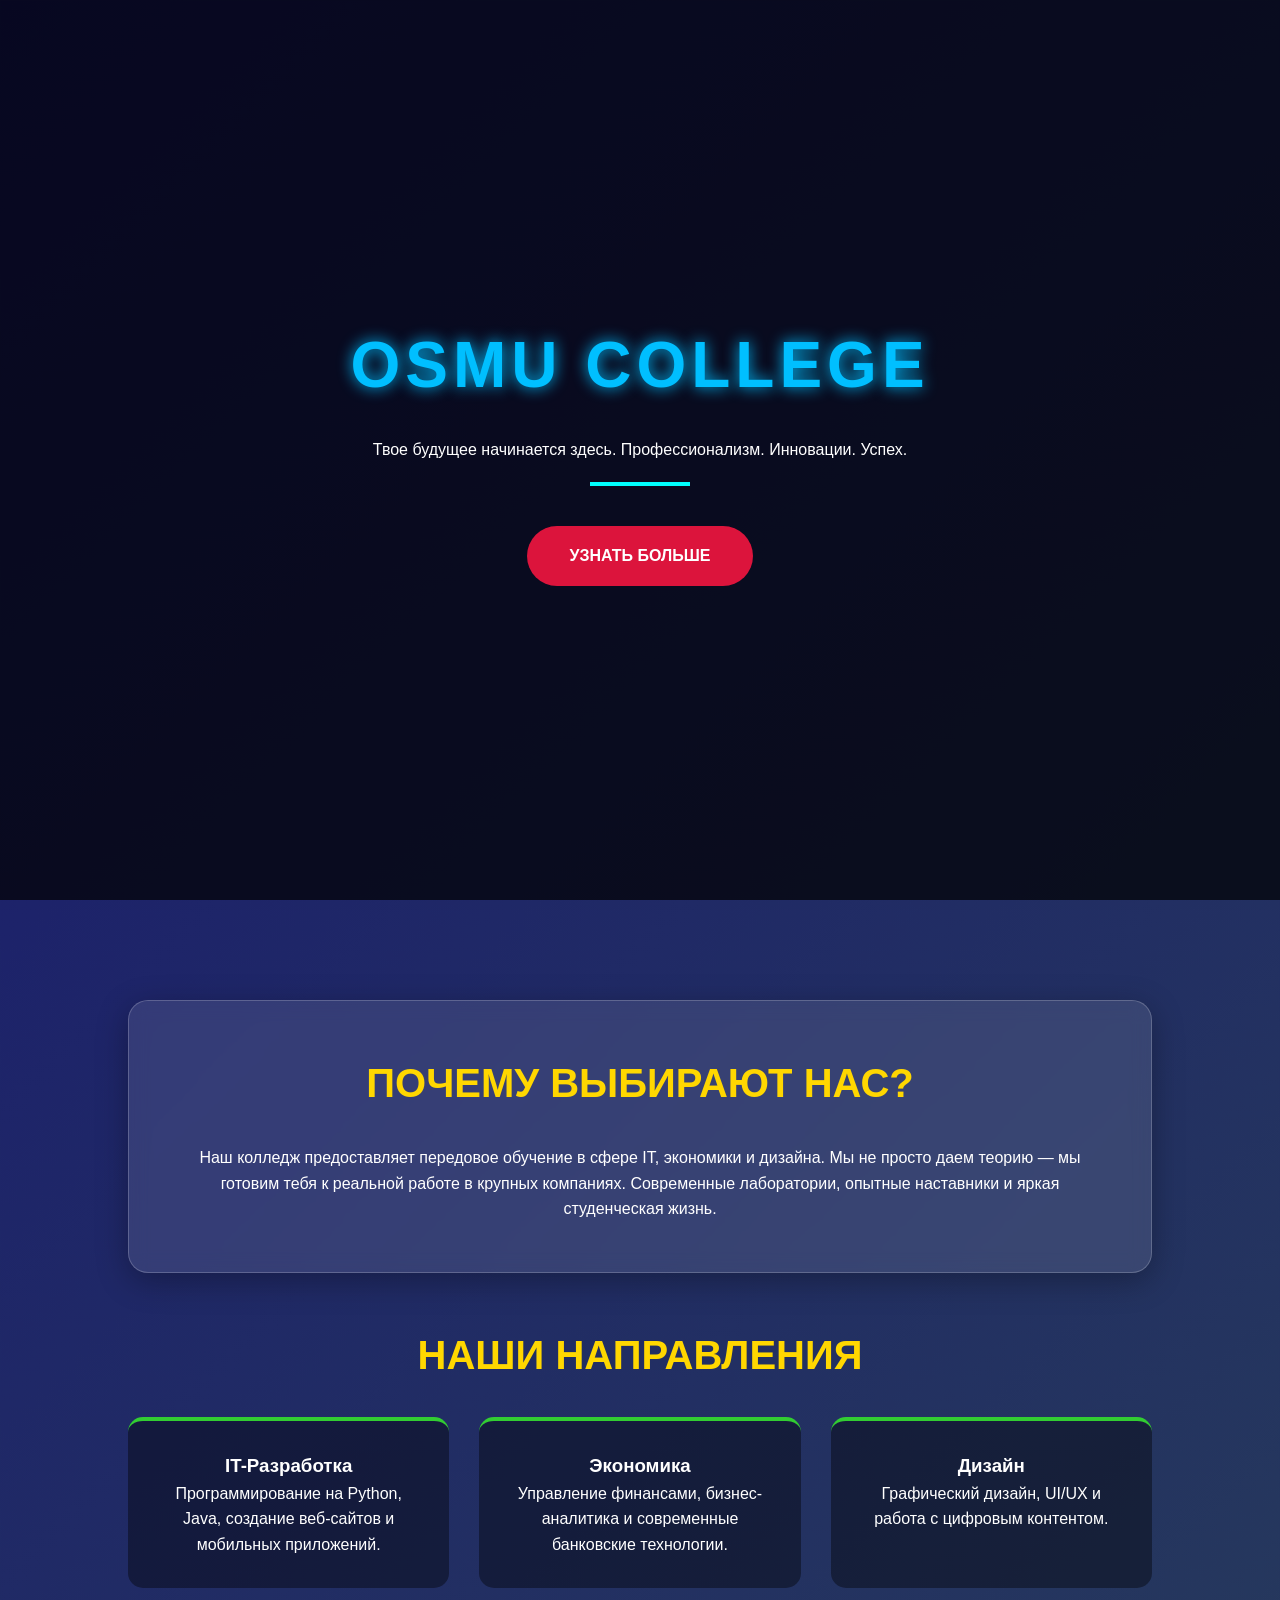
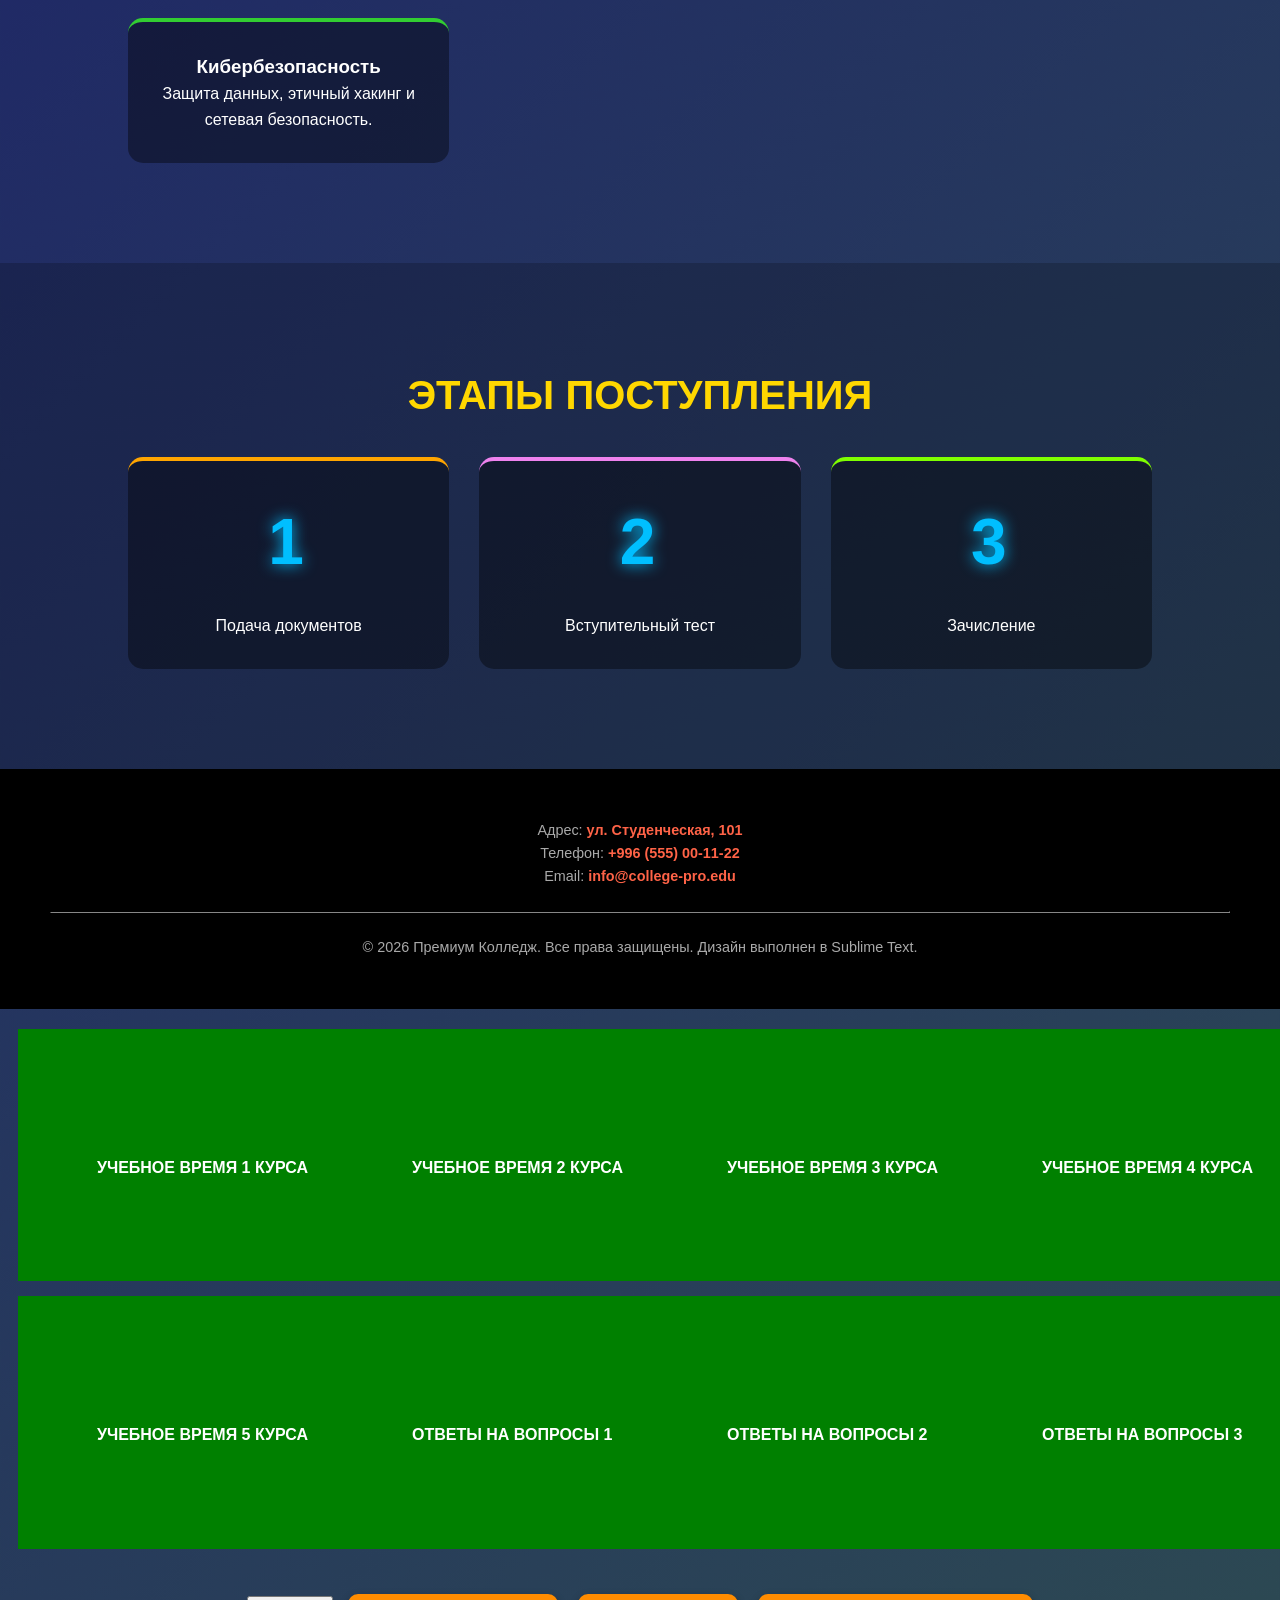
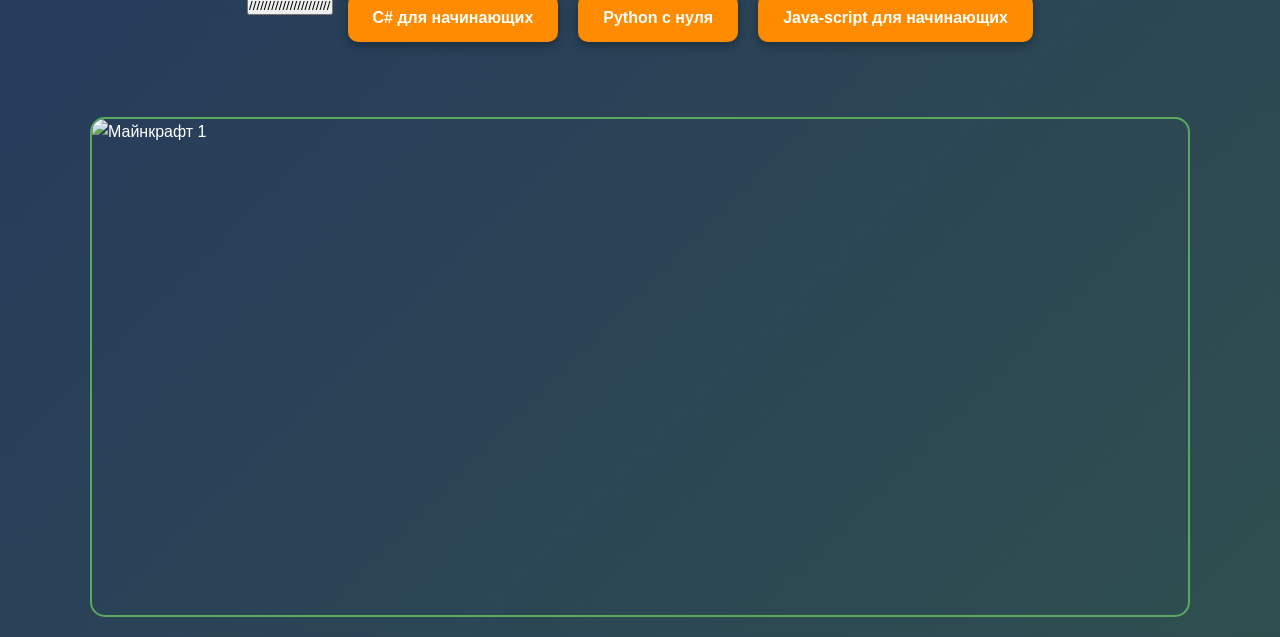
==== index.html @ 9e1b8567 "Rename Bek31.html to index.html" ====
<!DOCTYPE html>
<html lang="ru">
<head>
    <meta charset="UTF-8">
    <meta name="viewport" content="width=device-width, initial-scale=1.0">
    <title>Премиум Колледж Технологий</title>
    <link rel="stylesheet" href="Bek30.css">
    <script src="Bek.js"></script>
    <style>
        
        * {
            margin: 0;
            padding: 0;
            box-sizing: border-box;
            font-family: 'Segoe UI', Tahoma, Geneva, Verdana, sans-serif;
        }

        body {
            
            background: linear-gradient(135deg, MidnightBlue, DarkSlateGrey);
            color: White;
            line-height: 1.6;
            overflow-x: hidden;
        }

        
        @keyframes fadeInUp {
            from {
                opacity: 0;
                transform: translateY(30px);
            }
            to {
                opacity: 1;
                transform: translateY(0);
            }
        }

        
        header {
            height: 100vh;
            display: flex;
            flex-direction: column;
            justify-content: center;
            align-items: center;
            text-align: center;
            background: url('https://images.unsplash.com/photo-1523050853063-bd8012fbb7a8?auto=format&fit=crop&q=80&w=2000') no-repeat center center/cover;
            position: relative;
        }

        header::before {
            content: "";
            position: absolute;
            top: 0; left: 0; width: 100%; height: 100%;
            background: rgba(0, 0, 0, 0.7); /* Затемнение фона */
        }

        .header-content {
            z-index: 1;
            animation: fadeInUp 1s ease-out;
        }

        h1 {
            font-size: 4rem;
            text-transform: uppercase;
            letter-spacing: 5px;
            margin-bottom: 20px;
            color: DeepSkyBlue; 
        }

        .btn {
            display: inline-block;
            margin-top: 20px;
            padding: 15px 40px;
            background: Crimson; 
            color: White;
            text-decoration: none;
            border-radius: 50px;
            font-weight: bold;
            transition: 0.3s;
            border: 2px solid transparent;
        }

        .btn:hover {
            background: transparent;
            border-color: White;
            transform: scale(1.1);
        }

        
        section {
            padding: 100px 10%;
            text-align: center;
        }

        .glass-card {
            background: rgba(255, 255, 255, 0.1);
            backdrop-filter: blur(10px);
            border-radius: 20px;
            padding: 50px;
            border: 1px solid rgba(255, 255, 255, 0.2);
            box-shadow: 0 8px 32px rgba(0, 0, 0, 0.3);
            margin-bottom: 50px;
        }

        h2 {
            font-size: 2.5rem;
            margin-bottom: 30px;
            color: Gold; /* Название цвета текстом */
        }

        
        .grid {
            display: grid;
            grid-template-columns: repeat(auto-fit, minmax(250px, 1fr));
            gap: 30px;
        }

        .item {
            background: rgba(0, 0, 0, 0.4);
            padding: 30px;
            border-radius: 15px;
            transition: 0.4s;
            border-top: 4px solid LimeGreen; /* Название цвета текстом */
        }

        .item:hover {
            transform: translateY(-10px);
            background: rgba(255, 255, 255, 0.1);
        }

        
        .footer {
            background: Black;
            padding: 50px;
            text-align: center;
            font-size: 0.9rem;
            color: DarkGray;
        }

        .contact-info b {
            color: Tomato;
        }

                .divider {
            height: 4px;
            width: 100px;
            background: Aqua;
            margin: 20px auto;
        }

    </style>
</head>
<body>
<header>
        <div class="header-content">
            <h1>OSMU COLLEGE</h1>
            <p>Твое будущее начинается здесь. Профессионализм. Инновации. Успех.</p>
            <div class="divider"></div>
            <a href="#about" class="btn">УЗНАТЬ БОЛЬШЕ</a>
        </div>
    </header>

    <section id="about">
        <div class="glass-card">
            <h2>ПОЧЕМУ ВЫБИРАЮТ НАС?</h2>
            <p>Наш колледж предоставляет передовое обучение в сфере IT, экономики и дизайна. Мы не просто даем теорию — мы готовим тебя к реальной работе в крупных компаниях. Современные лаборатории, опытные наставники и яркая студенческая жизнь.</p>
        </div>

        

        <h2>НАШИ НАПРАВЛЕНИЯ</h2>
        <div class="grid">
            <div class="item">
                <h3> IT-Разработка</h3>
                <p>Программирование на Python, Java, создание веб-сайтов и мобильных приложений.</p>
            </div>
            <div class="item">
                <h3> Экономика</h3>
                <p>Управление финансами, бизнес-аналитика и современные банковские технологии.</p>
            </div>
            <div class="item">
                <h3> Дизайн</h3>
                <p>Графический дизайн, UI/UX и работа с цифровым контентом.</p>
            </div>
            <div class="item">
                <h3> Кибербезопасность</h3>
                <p>Защита данных, этичный хакинг и сетевая безопасность.</p>
            </div>
        </div>
    </section>



    <section style="background: rgba(0,0,0,0.2);">
        <h2>ЭТАПЫ ПОСТУПЛЕНИЯ</h2>
        <div class="grid">
            <div class="item" style="border-top-color: Orange;">
                <h1>1</h1>
                <p>Подача документов</p>
            </div>
            <div class="item" style="border-top-color: Violet;">
                <h1>2</h1>
                <p>Вступительный тест</p>
            </div>
            <div class="item" style="border-top-color: Chartreuse;">
                <h1>3</h1>
                <p>Зачисление</p>
            </div>
        </div>
    </section>

    <div class="footer">
        <div class="contact-info">
            <p> Адрес: <b>ул. Студенческая, 101</b></p>
            <p> Телефон: <b>+996 (555) 00-11-22</b></p>
            <p> Email: <b>info@college-pro.edu</b></p>
        </div>
        <br>
        <hr style="border-color: #333;">
        <br>
        <p>&copy; 2026 Премиум Колледж. Все права защищены. Дизайн выполнен в Sublime Text.</p>
    </div>


<div class="flex-container">
    
    	


<h4><pre>
<details style="background: Green; color: White; border-radius: 10px;">
<summary style="cursor: pointer; padding: 75px; background: Green; color: White; display: inline-block;">
 
 УЧЕБНОЕ ВРЕМЯ 1 КУРСА 
 
</summary>
                 (1 ПАРА) 8:00
                 (2 ПАРА) 9:40
                 ( BFT. )11:10
                 (3 ПАРА) 11:40
                 (3 ПАРА) 12:50
</details></pre></h4>	



<h4><pre>
<details style="background: Green; color: White; border-radius: 10px;">
<summary style="cursor: pointer; padding: 75px; background: Green; color: White; display: inline-block;">
 
 УЧЕБНОЕ ВРЕМЯ 2 КУРСА 
 	
</summary>
                 (1 ПАРА) 14:00
                 (2 ПАРА) 15:40
                 (3 ПАРА ) 17:20
                 (4 ПАРА) 19:00
  
</details></pre></h4>	



<h4><pre>
<details style="background: Green; color: White; border-radius: 10px;">
<summary style="cursor: pointer; padding: 75px; background: Green; color: White; display: inline-block;">
 
 УЧЕБНОЕ ВРЕМЯ 3 КУРСА 
 
</summary>
                 (1 ПАРА) 8:00
                 (2 ПАРА) 9:40
                 ( BFT. )11:10
                 (3 ПАРА) 11:40
                 (3 ПАРА) 12:50
</details></pre></h4>	



<h4><pre>
<details style="background: Green; color: White; border-radius: 10px;">
<summary style="cursor: pointer; padding: 75px; background: Green; color: White; display: inline-block;">
 
 УЧЕБНОЕ ВРЕМЯ 4 КУРСА 
   
</summary>
                 (1 ПАРА) 14:00
                 (2 ПАРА) 15:40
                 (3 ПАРА ) 17:20
                 (4 ПАРА) 19:00
  
  
</details></pre></h4>	



<h4><pre>
<details style="background: Green; color: White; border-radius: 10px;">
<summary style="cursor: pointer; padding: 75px; background: Green; color: White; display: inline-block;">
 
 УЧЕБНОЕ ВРЕМЯ 5 КУРСА 	
  
</summary>
                 (1 ПАРА) 8:00
                 (2 ПАРА) 9:40
                 ( BFT. )11:10
                 (3 ПАРА) 11:40
                 (3 ПАРА) 12:50
</details></pre></h4>	
	
		

<h4><pre>
<details style="background: Green; color: White; border-radius: 10px;">
<summary style="cursor: pointer; padding: 75px; background: Green; color: White; display: inline-block;">
 
 ОТВЕТЫ НА ВОПРОСЫ 1 	
 
</summary>
                 (1 ПАРА) 8:00
                 (2 ПАРА) 9:40
                 ( BFT. )11:10
                 (3 ПАРА) 11:40
  
</details></pre></h4>



<h4><pre>
<details style="background: Green; color: White; border-radius: 10px;">
<summary style="cursor: pointer; padding: 75px; background: Green; color: White; display: inline-block;">
 
 ОТВЕТЫ НА ВОПРОСЫ 2 	
 
</summary>
                 (1 ПАРА) 8:00
                 (2 ПАРА) 9:40
                 ( BFT. )11:10
                 (3 ПАРА) 11:40 
  
</details></pre></h4>



<h4><pre>
<details style="background: Green; color: White; border-radius: 10px;">
<summary style="cursor: pointer; padding: 75px; background: Green; color: White; display: inline-block;">
 
 ОТВЕТЫ НА ВОПРОСЫ 3	 	     
 
</summary>
                 (1 ПАРА) 8:00
                 (2 ПАРА) 9:40
                 ( BFT. )11:10
                 (3 ПАРА) 11:40

  
</details></pre></h4>       

	               


<div class="class-3"> <h2><pre><a href="ttps://youtu.be/34Rp6KVGIEM?si=Ut2t6cDVqx6OOQhp"><button>//////////////////////</button></a></pre>
</div>    	
 

<div class="courses-container">     
    <a href="https://youtu.be/_8yZYhAkQjQ" target="_blank">
        <button class="course-btn">C# для начинающих</button>
    </a>
    <a href="https://youtu.be/34Rp6KVGIEM" target="_blank">
        <button class="course-btn">Python с нуля</button>
    </a>
    <a href="https://youtu.be/fHl7UyRjOf0" target="_blank">
        <button class="course-btn">Java-script для начинающих</button>          
    </a>
</div>

                

<div class="photo-grid" style="display: flex; justify-content: center; width: 100%; margin-top: 30px;">
    <img src="photo1.jpg" alt="Майнкрафт 1" style="width: 88%; max-width: 1100px; height: 500px; border-radius: 15px; border: 2px solid #4CAF50;">      
</div>


</body>
</html>
---- Bek30.css ----
html {
    scroll-behavior: smooth;
}


::-webkit-scrollbar {
    width: 12px;
}

::-webkit-scrollbar-track {
    background: MidnightBlue; 
}

::-webkit-scrollbar-thumb {
    background: linear-gradient(Crimson, Gold); 
    border-radius: 10px;
    border: 2px solid MidnightBlue;
}

::-webkit-scrollbar-thumb:hover {
    background: DeepSkyBlue; 
}


::selection {
    background: Gold;
    color: Black;
}


h1 {
    text-shadow: 0 0 15px DeepSkyBlue;
    animation: glow 2s ease-in-out infinite alternate;
}

@keyframes glow {
    from {
        text-shadow: 0 0 10px DeepSkyBlue, 0 0 20px DeepSkyBlue;
    }
    to {
        text-shadow: 0 0 20px Cyan, 0 0 30px RoyalBlue;
    }
}


img {
    filter: grayscale(20%);
    transition: 0.5s;
    border-radius: 15px;
}

img:hover {
    filter: grayscale(0%);
    transform: scale(1.02);
    box-shadow: 0 10px 20px rgba(0,0,0,0.5);
}

        
@media (max-width: 600px) {
    h1 {
        font-size: 2.5rem;
    }
    .btn {
        padding: 10px 25px;
    }
}


.flex-container {
    display: flex;         
    justify-content: center; 
    gap: 15px;             
    flex-wrap: wrap;        
    margin: 20px 0;
}


details {
    background: #eee;
    color: black;
    border-radius: 15px;
    min-width: 200px; 
    max-width: 300px;
}



details {
    background: Green;
    color: White;
    border-radius: 15px;
}

summary. {
    cursor: pointer; 
    padding: 75px; 
    background: Green; 
    color: White; 
    display: inline-block;
    border-radius: 15px;
}
img{
border-radius: 15px;
}

.courses-container {
    display: flex;
    justify-content: center; 
    gap: 20px;               
    flex-wrap: wrap;         
    margin: 30px 0;
}


.course-btn {
    padding: 15px 25px;
    background: DarkOrange;
    color: White;
    border: none;
    border-radius: 10px;
    cursor: pointer;
    font-size: 16px;
    font-weight: bold;
    transition: 0.3s ease;
    box-shadow: 0 4px 10px rgba(0,0,0,0.3);
}

/* Эффект при наведении на любую из кнопок */
.course-btn:hover {
    background: Crimson;
    transform: translateY(-5px);
    box-shadow: 0 6px 15px rgba(0,0,0,0.5);
}


  img{
    width: 100%;
    height: 350px;
    position: center;
    margin: 0 auto;
    display: inline-block;
    vertical-align: ;
}

 
/* Делаем контейнер гибким, чтобы картинки встали в ряд */
.my-icons {
    display: flex;
    gap: 5px; /* Расстояние между картинками */
}

/* Уменьшаем ТОЛЬКО эти три картинки */
.my-icons img {
    width: 400px;  /* Настрой ширину, какая тебе нравится */
    height: 350;  /* Чтобы пропорции не исказились */
}

@media only screen and (max-width: 600px){
div{
    background-color: yellow;
}
}

@media only screen and (max-width: 768px){
div{
    background-color: blue;
}
}

@media only screen and (max-width: 992px){
div{
    background-color: green;
}
}

@media only screen and (max-width: 1200px){
div{
    background-color: red;
}
}
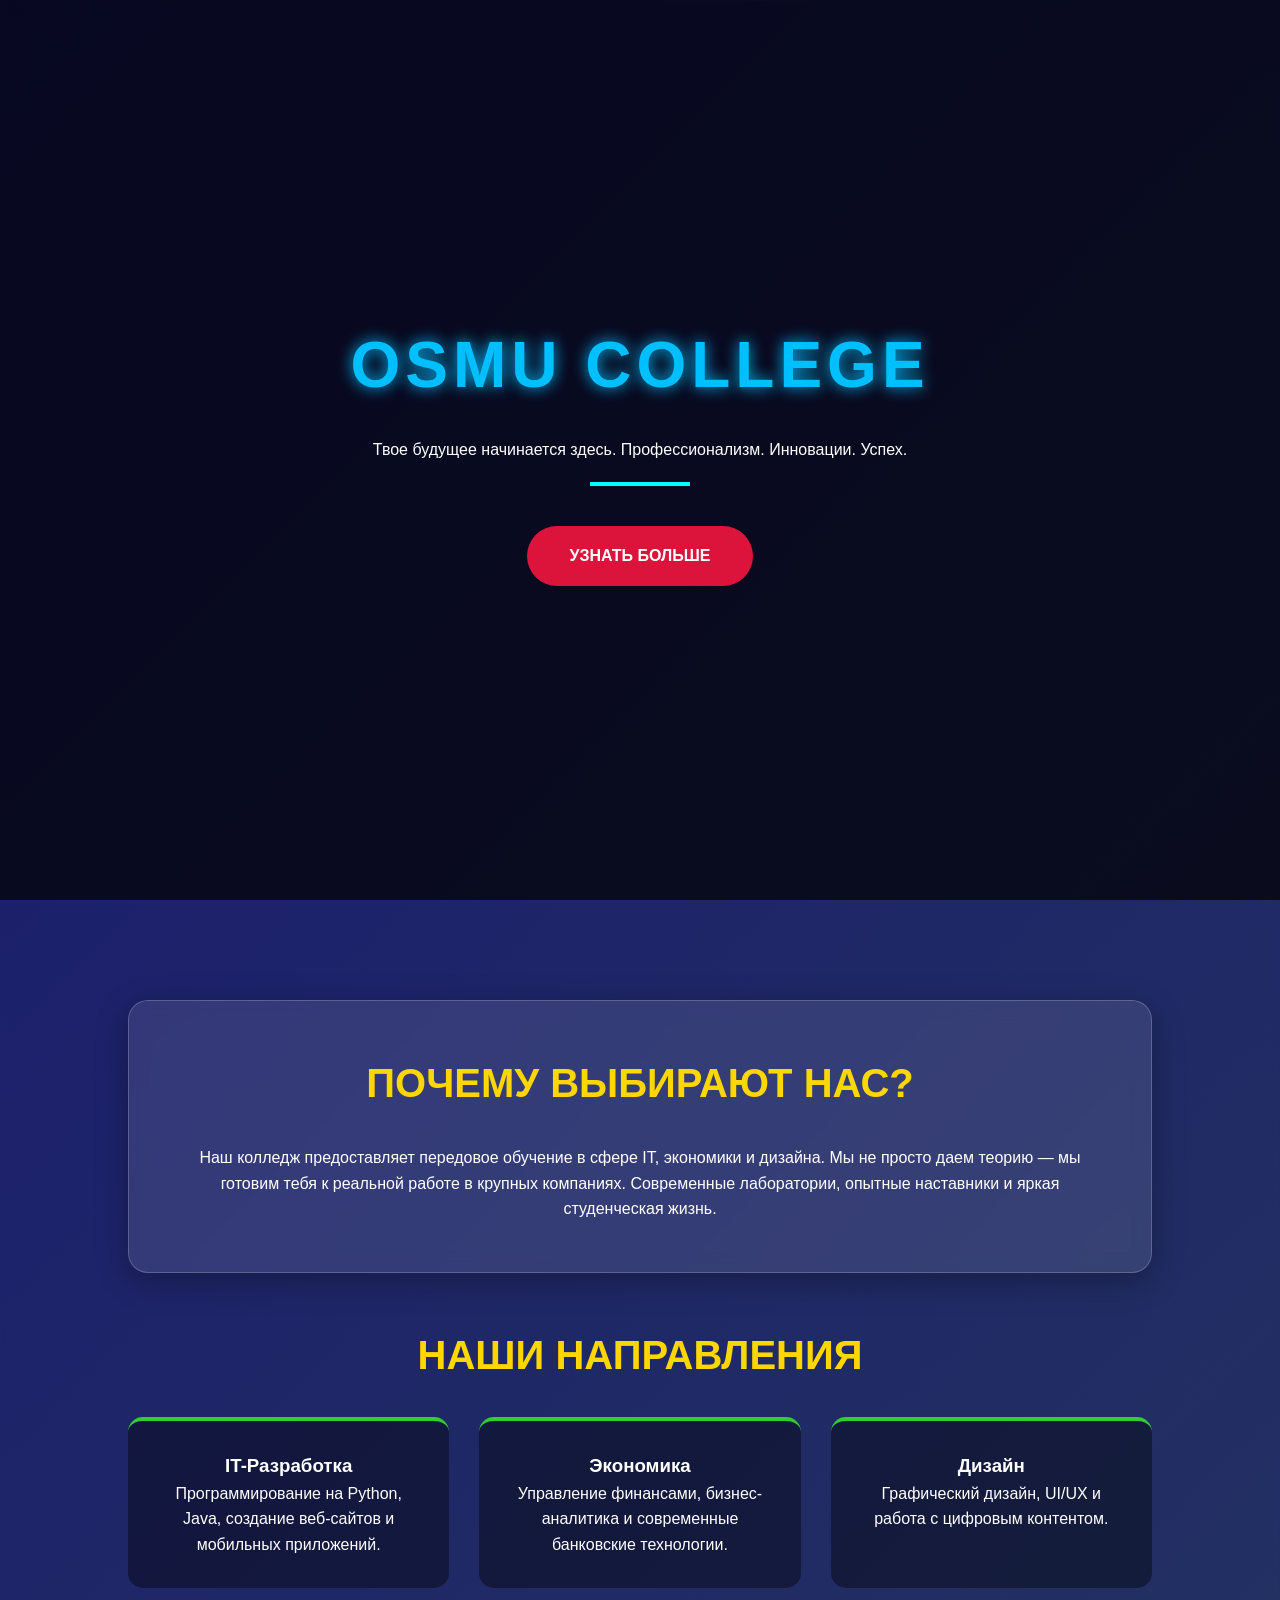
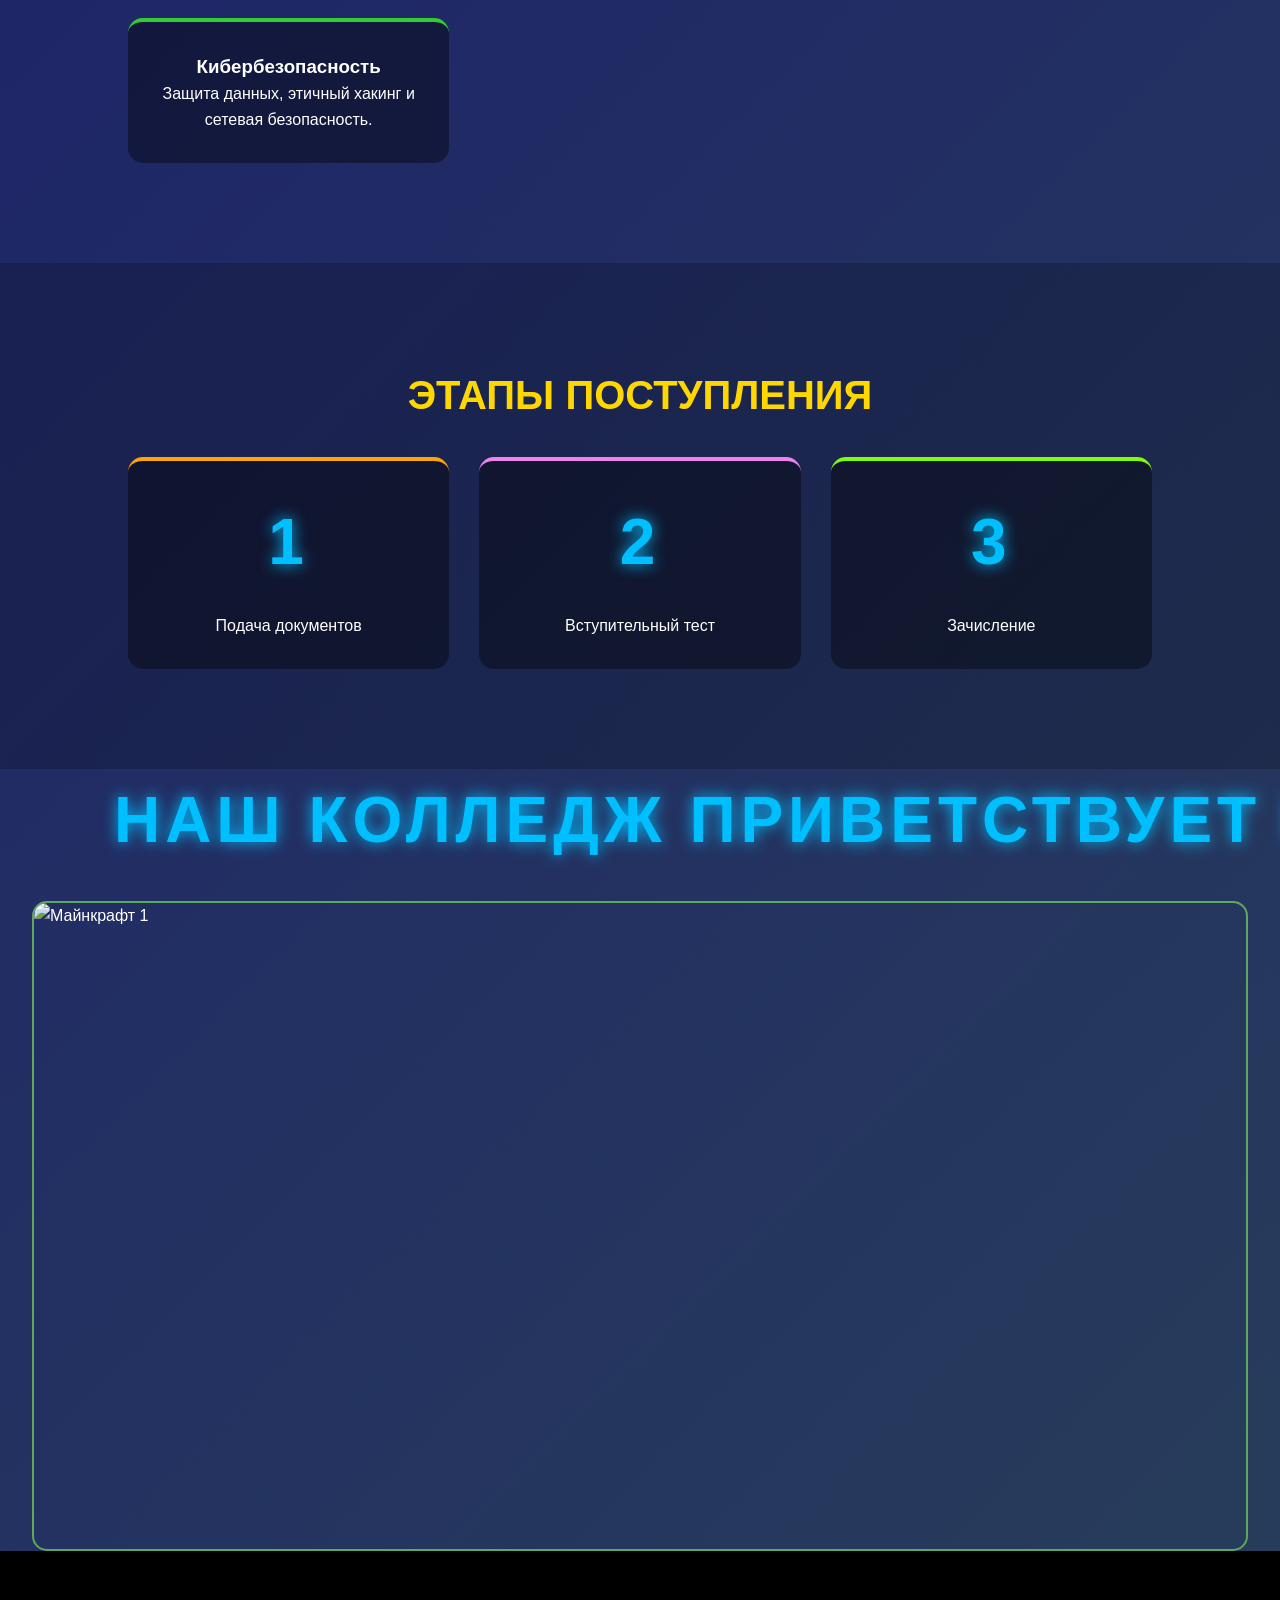
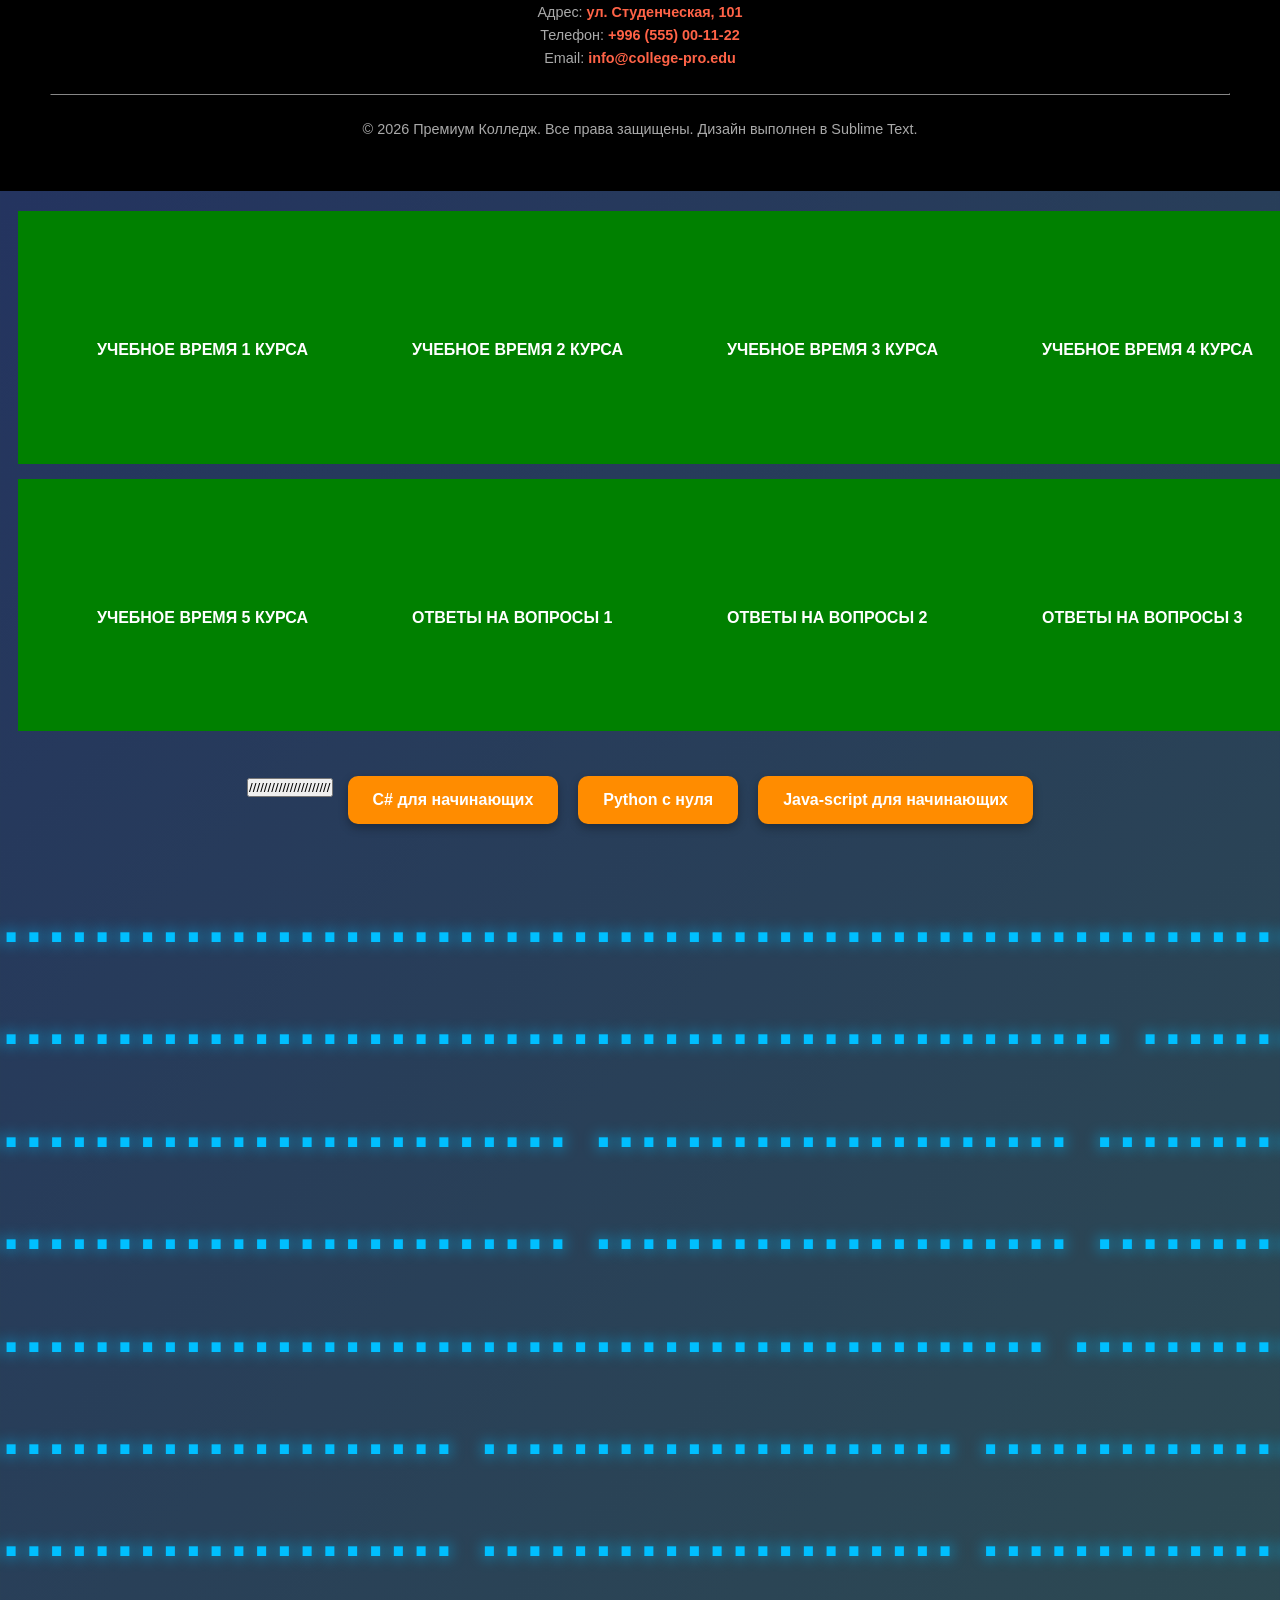
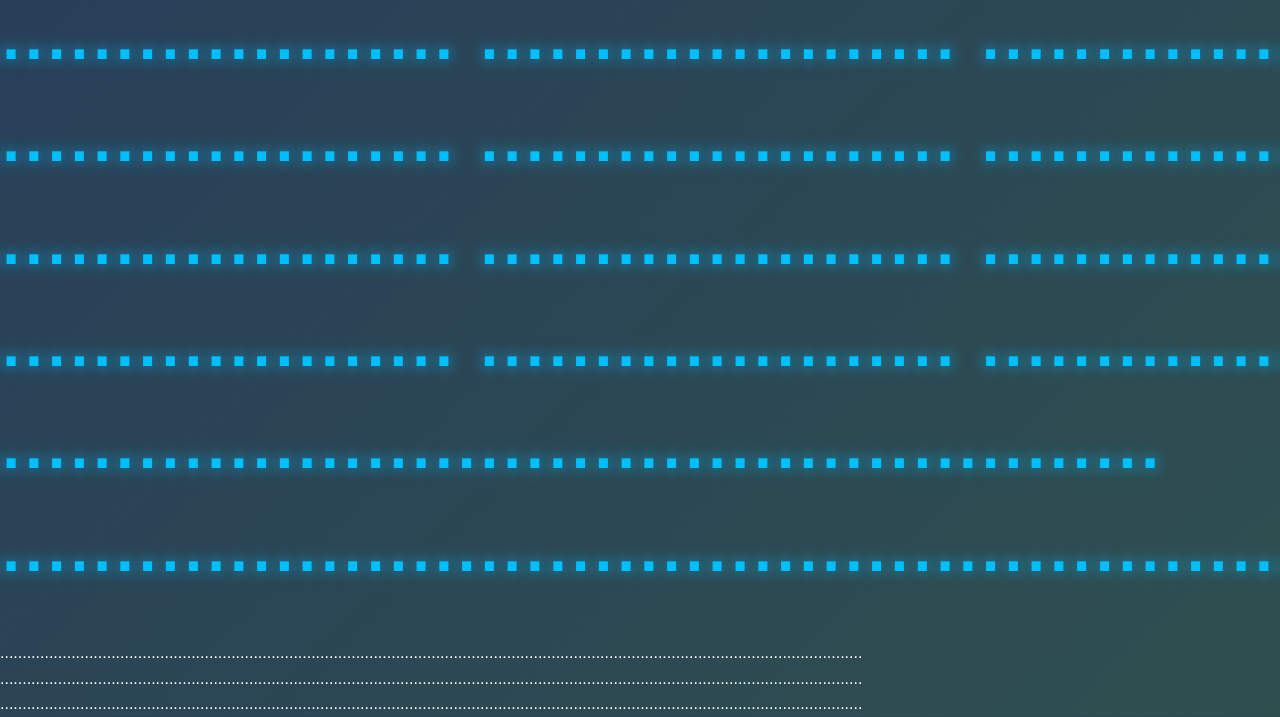
==== commit e23fbb2d: "Update and rename Bek31.html to index.html" ====
--- a/index.html
+++ b/index.html
@@ -51,7 +51,7 @@
             content: "";
             position: absolute;
             top: 0; left: 0; width: 100%; height: 100%;
-            background: rgba(0, 0, 0, 0.7); /* Затемнение фона */
+            background: rgba(0, 0, 0, 0.7);  
         }
 
         .header-content {
@@ -105,7 +105,7 @@
         h2 {
             font-size: 2.5rem;
             margin-bottom: 30px;
-            color: Gold; /* Название цвета текстом */
+            color: Gold; 
         }
 
         
@@ -120,7 +120,7 @@
             padding: 30px;
             border-radius: 15px;
             transition: 0.4s;
-            border-top: 4px solid LimeGreen; /* Название цвета текстом */
+            border-top: 4px solid LimeGreen; 
         }
 
         .item:hover {
@@ -166,8 +166,6 @@
             <p>Наш колледж предоставляет передовое обучение в сфере IT, экономики и дизайна. Мы не просто даем теорию — мы готовим тебя к реальной работе в крупных компаниях. Современные лаборатории, опытные наставники и яркая студенческая жизнь.</p>
         </div>
 
-        
-
         <h2>НАШИ НАПРАВЛЕНИЯ</h2>
         <div class="grid">
             <div class="item">
@@ -188,8 +186,6 @@
             </div>
         </div>
     </section>
-
-
 
     <section style="background: rgba(0,0,0,0.2);">
         <h2>ЭТАПЫ ПОСТУПЛЕНИЯ</h2>
@@ -209,6 +205,17 @@
         </div>
     </section>
 
+
+    <pre><h1>     НАШ КОЛЛЕДЖ ПРИВЕТСТВУЕТ ВАС </h1></pre>                            
+
+<div class="photo-grid" style="display: flex; justify-content: center; width: 100%; margin-top: 30px;">
+    <img src="photo1.jpg" alt="Майнкрафт 1" style="width: 95%; max-width: 1400px; height: 650px; border-radius: 15px; border: 2px solid #4CAF50;">      
+</div>
+
+
+
+
+
     <div class="footer">
         <div class="contact-info">
             <p> Адрес: <b>ул. Студенческая, 101</b></p>
@@ -318,44 +325,44 @@
                  (1 ПАРА) 8:00
                  (2 ПАРА) 9:40
                  ( BFT. )11:10
+                 (3 ПАРА) 11:40 
+  
+</details></pre></h4>
+
+
+
+<h4><pre>
+<details style="background: Green; color: White; border-radius: 10px;">
+<summary style="cursor: pointer; padding: 75px; background: Green; color: White; display: inline-block;">
+ 
+ ОТВЕТЫ НА ВОПРОСЫ 2 	
+ 
+</summary>
+                 (1 ПАРА) 8:00
+                 (2 ПАРА) 9:40
+                 ( BFT. )11:10
+                 (3 ПАРА) 11:40 
+  
+</details></pre></h4>
+
+
+
+<h4><pre>
+<details style="background: Green; color: White; border-radius: 10px;">
+<summary style="cursor: pointer; padding: 75px; background: Green; color: White; display: inline-block;">
+ 
+ ОТВЕТЫ НА ВОПРОСЫ 3	 	     
+ 
+</summary>
+                 (1 ПАРА) 8:00
+                 (2 ПАРА) 9:40
+                 ( BFT. )11:10
                  (3 ПАРА) 11:40
-  
-</details></pre></h4>
-
-
-
-<h4><pre>
-<details style="background: Green; color: White; border-radius: 10px;">
-<summary style="cursor: pointer; padding: 75px; background: Green; color: White; display: inline-block;">
- 
- ОТВЕТЫ НА ВОПРОСЫ 2 	
- 
-</summary>
-                 (1 ПАРА) 8:00
-                 (2 ПАРА) 9:40
-                 ( BFT. )11:10
-                 (3 ПАРА) 11:40 
-  
-</details></pre></h4>
-
-
-
-<h4><pre>
-<details style="background: Green; color: White; border-radius: 10px;">
-<summary style="cursor: pointer; padding: 75px; background: Green; color: White; display: inline-block;">
- 
- ОТВЕТЫ НА ВОПРОСЫ 3	 	     
- 
-</summary>
-                 (1 ПАРА) 8:00
-                 (2 ПАРА) 9:40
-                 ( BFT. )11:10
-                 (3 ПАРА) 11:40
 
   
 </details></pre></h4>       
 
-	               
+	           
 
 
 <div class="class-3"> <h2><pre><a href="ttps://youtu.be/34Rp6KVGIEM?si=Ut2t6cDVqx6OOQhp"><button>//////////////////////</button></a></pre>
@@ -370,16 +377,39 @@
         <button class="course-btn">Python с нуля</button>
     </a>
     <a href="https://youtu.be/fHl7UyRjOf0" target="_blank">
-        <button class="course-btn">Java-script для начинающих</button>          
+        <button class="course-btn">Java-script для начинающих</button>  
     </a>
 </div>
-
-                
-
-<div class="photo-grid" style="display: flex; justify-content: center; width: 100%; margin-top: 30px;">
-    <img src="photo1.jpg" alt="Майнкрафт 1" style="width: 88%; max-width: 1100px; height: 500px; border-radius: 15px; border: 2px solid #4CAF50;">      
-</div>
-
-
+<h1>                                                                              
+..................................................................................................................................................................................................
+......................................................................................................................                                                     .......................
+.....................                                                     .......................
+.....................    ........................................................................
+.....................    ........................................................................
+.....................    ........................................................................
+.....................    ........................................................................
+.....................    .............................................................................................                                                     .......................
+.....................                                                     .......................
+.....................    ...........................................      .......................
+.....................    ...........................................      .......................
+.....................    ...........................................      .......................
+.....................    ...........................................      .......................
+.....................    ...........................................      .......................
+.....................    ...........................................      .......................
+.....................    ...........................................      .......................
+.....................    ...........................................      .......................
+.....................    ...........................................      .......................
+.....................    ...........................................      .......................
+.....................    ...........................................    .......................
+.....................                                                     .......................
+.....................                                                     ........................................................................................................................
+..................................................................................................................................................................................................
+  </h1>     
+        </div>
+    </section>
 </body>
 </html>		
+
+..................................................................................................................................................................................................
+..................................................................................................................................................................................................
+..................................................................................................................................................................................................
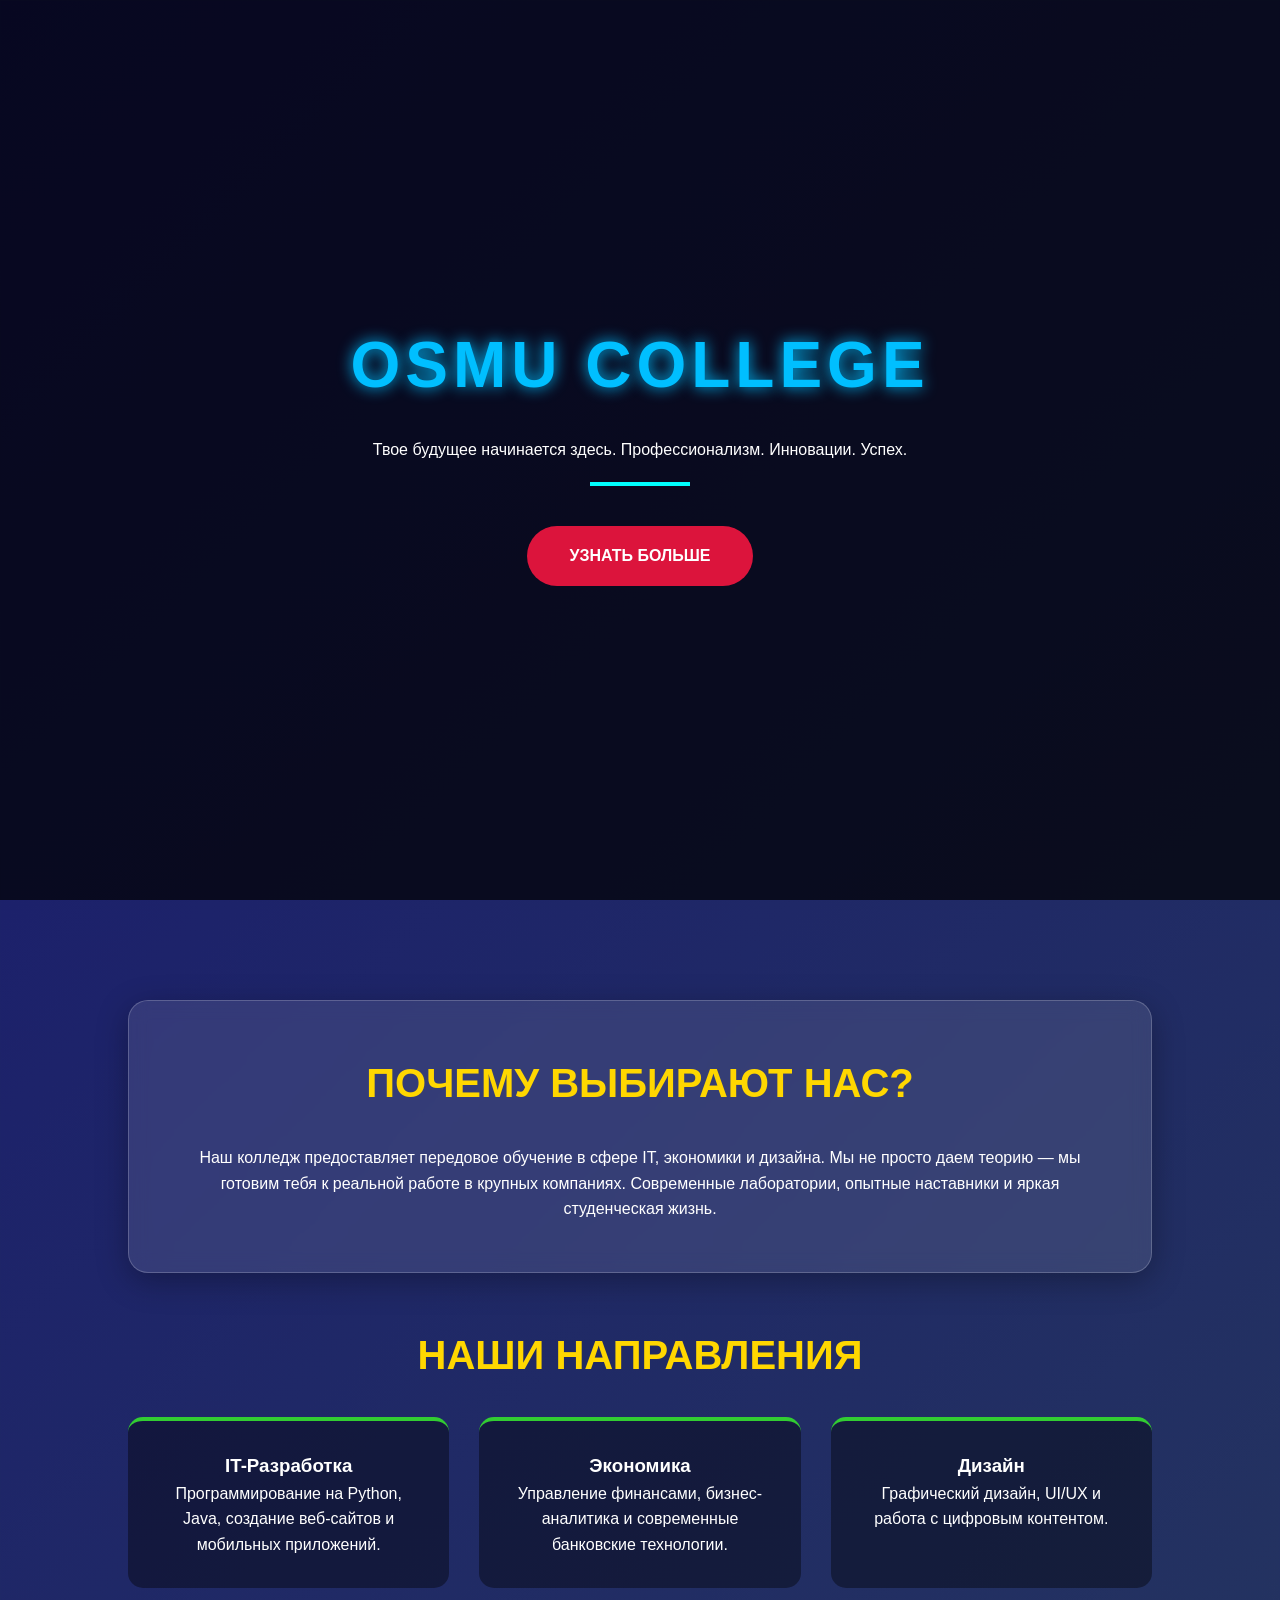
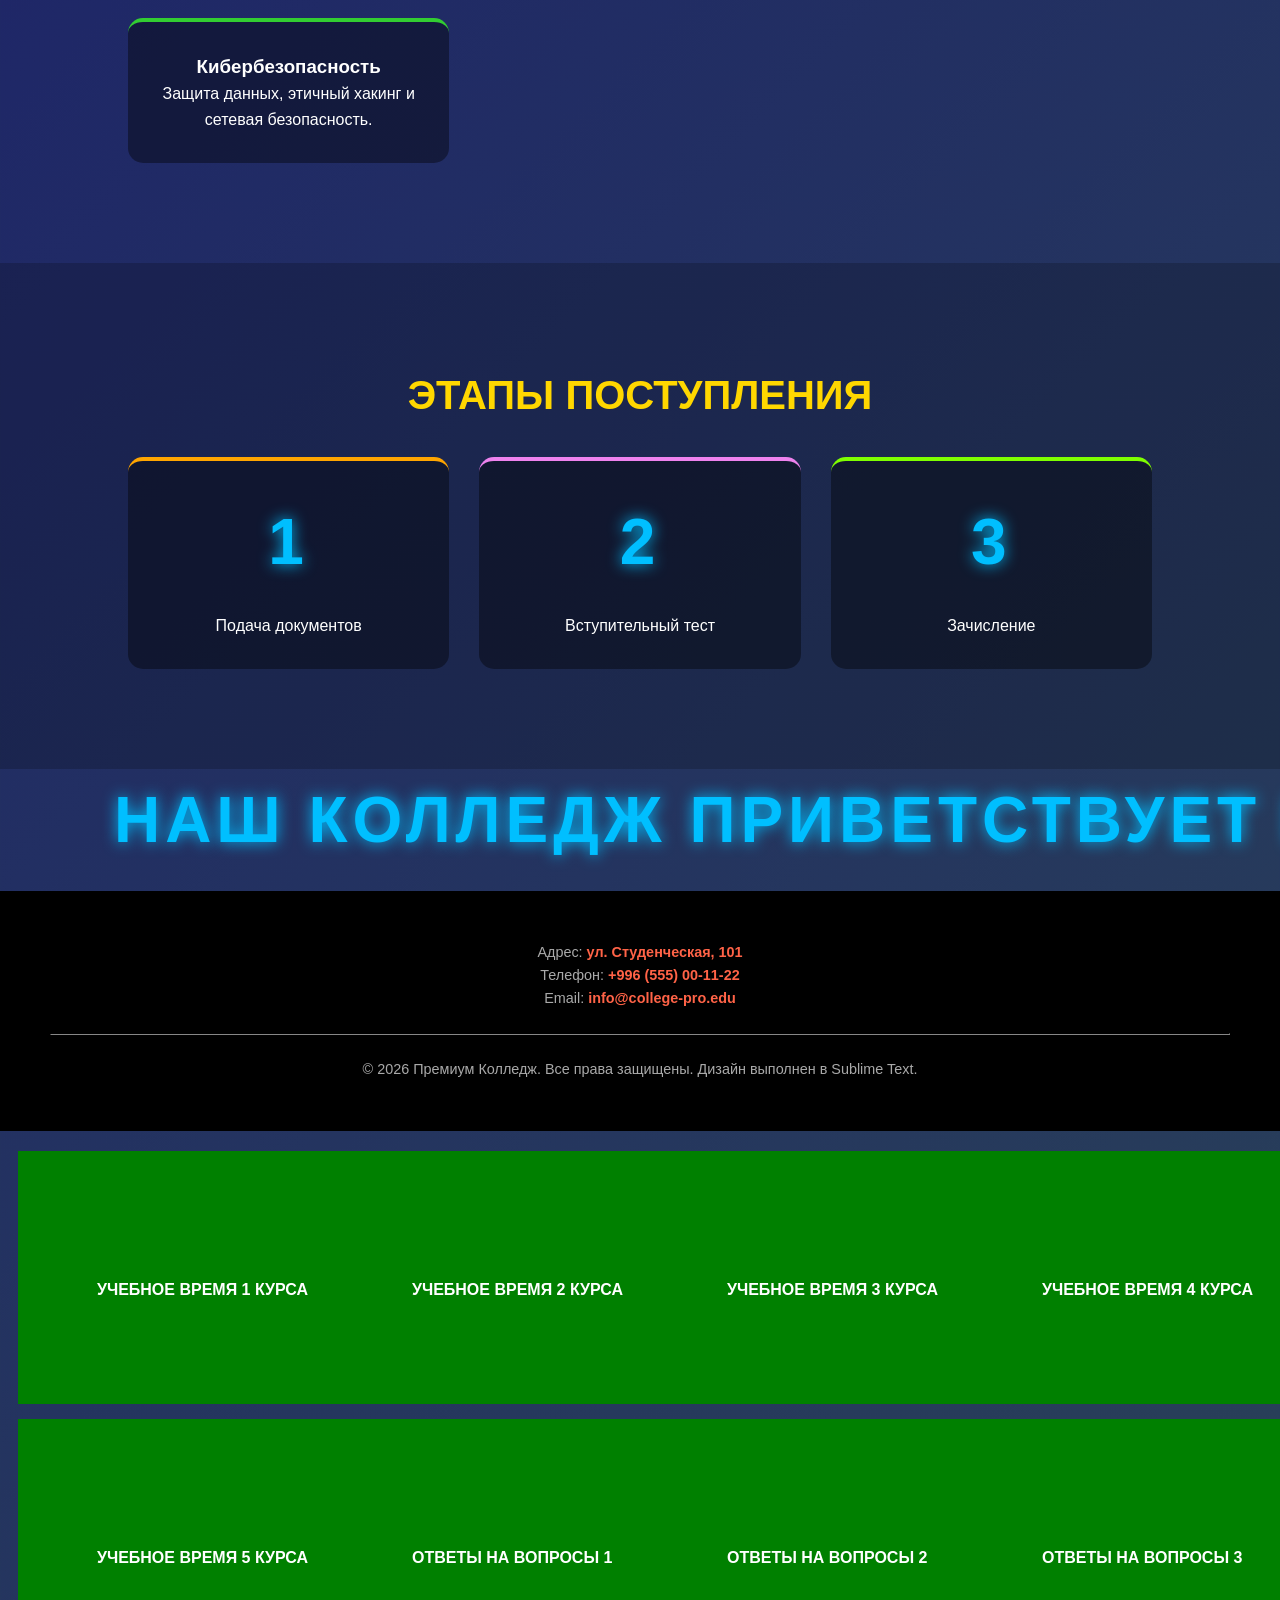
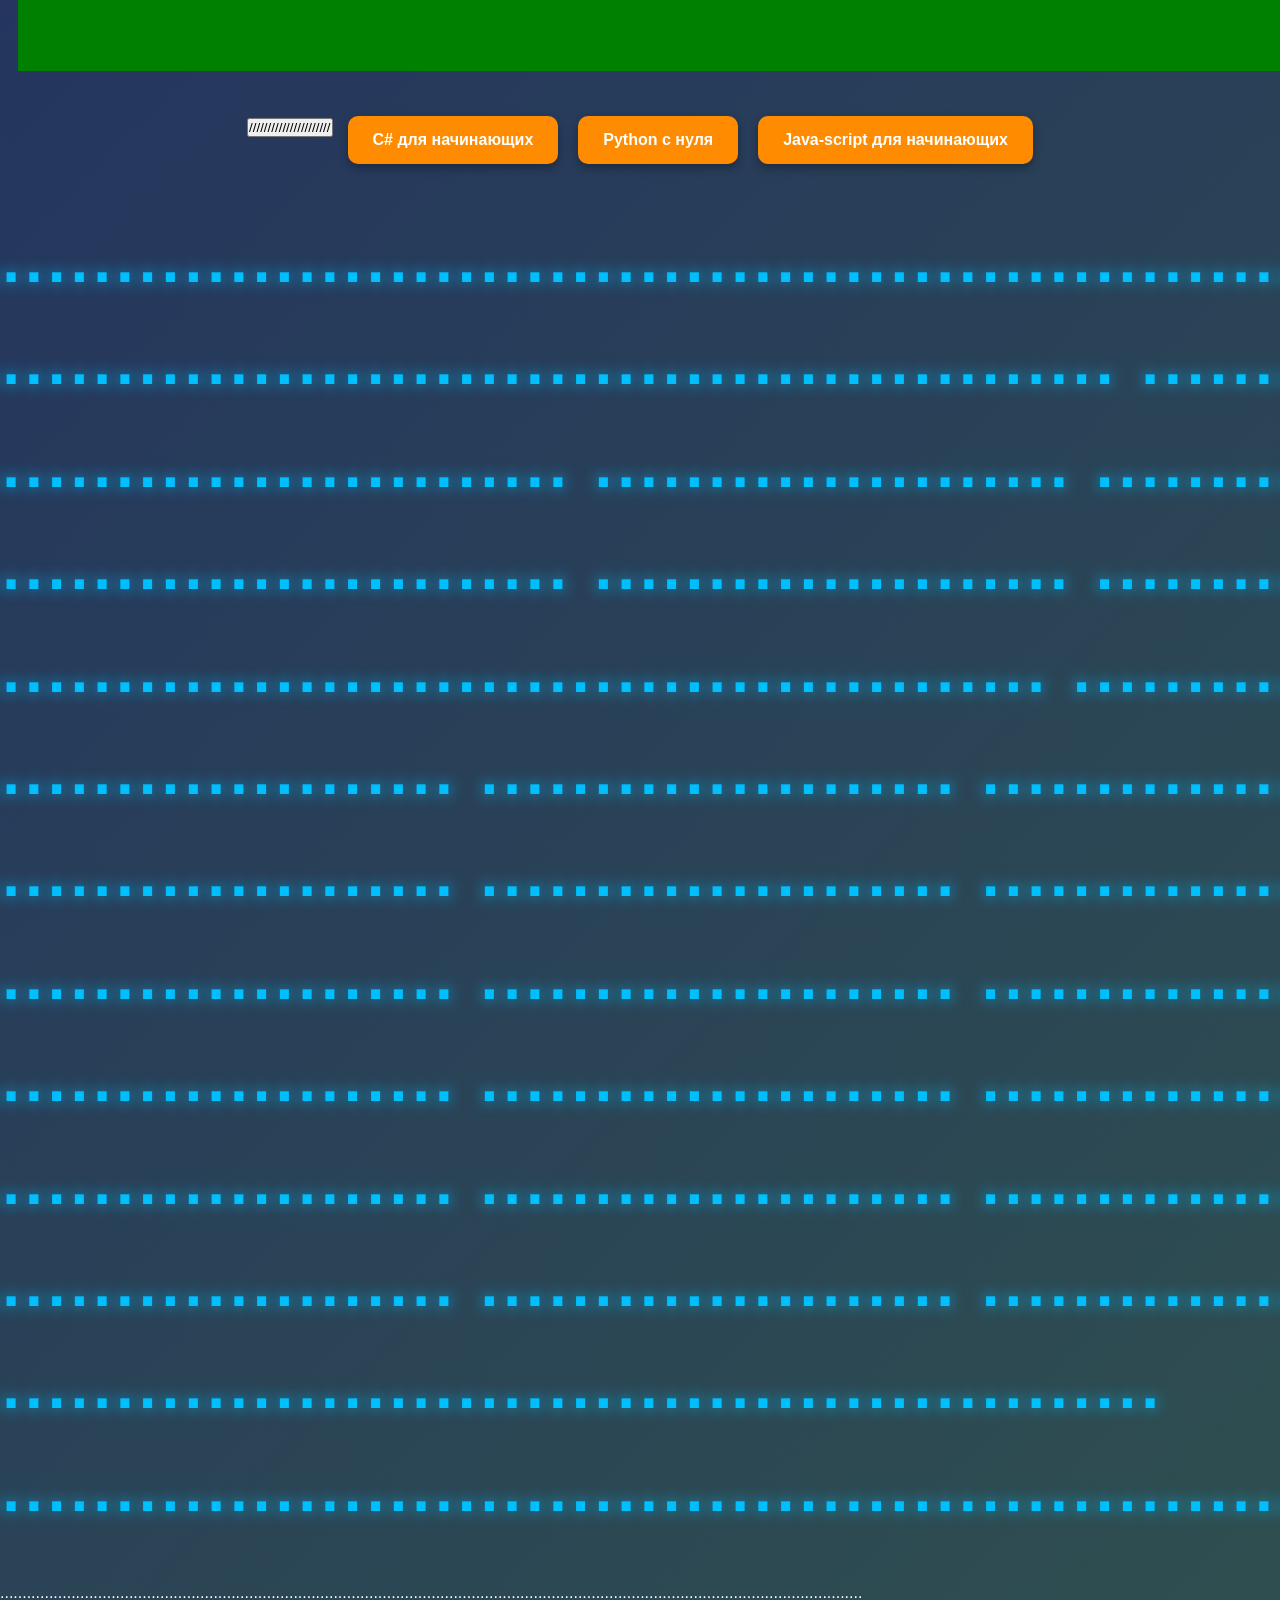
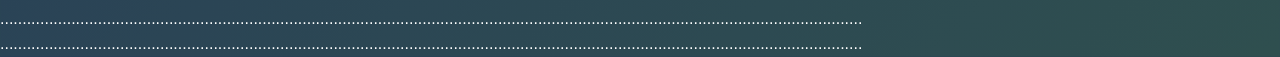
==== commit 194d0b29: "Update index.html" ====
--- a/index.html
+++ b/index.html
@@ -208,9 +208,7 @@
 
     <pre><h1>     НАШ КОЛЛЕДЖ ПРИВЕТСТВУЕТ ВАС </h1></pre>                            
 
-<div class="photo-grid" style="display: flex; justify-content: center; width: 100%; margin-top: 30px;">
-    <img src="photo1.jpg" alt="Майнкрафт 1" style="width: 95%; max-width: 1400px; height: 650px; border-radius: 15px; border: 2px solid #4CAF50;">      
-</div>
+
 
 
 
--- a/Bek30.css
+++ b/Bek30.css
@@ -126,7 +126,7 @@
     box-shadow: 0 4px 10px rgba(0,0,0,0.3);
 }
 
-/* Эффект при наведении на любую из кнопок */
+
 .course-btn:hover {
     background: Crimson;
     transform: translateY(-5px);
@@ -144,16 +144,16 @@
 }
 
  
-/* Делаем контейнер гибким, чтобы картинки встали в ряд */
+
 .my-icons {
     display: flex;
-    gap: 5px; /* Расстояние между картинками */
-}
-
-/* Уменьшаем ТОЛЬКО эти три картинки */
+    gap: 5px; 
+}
+
+
 .my-icons img {
-    width: 400px;  /* Настрой ширину, какая тебе нравится */
-    height: 350;  /* Чтобы пропорции не исказились */
+    width: 400px;  
+    height: 350;  
 }
 
 @media only screen and (max-width: 600px){
